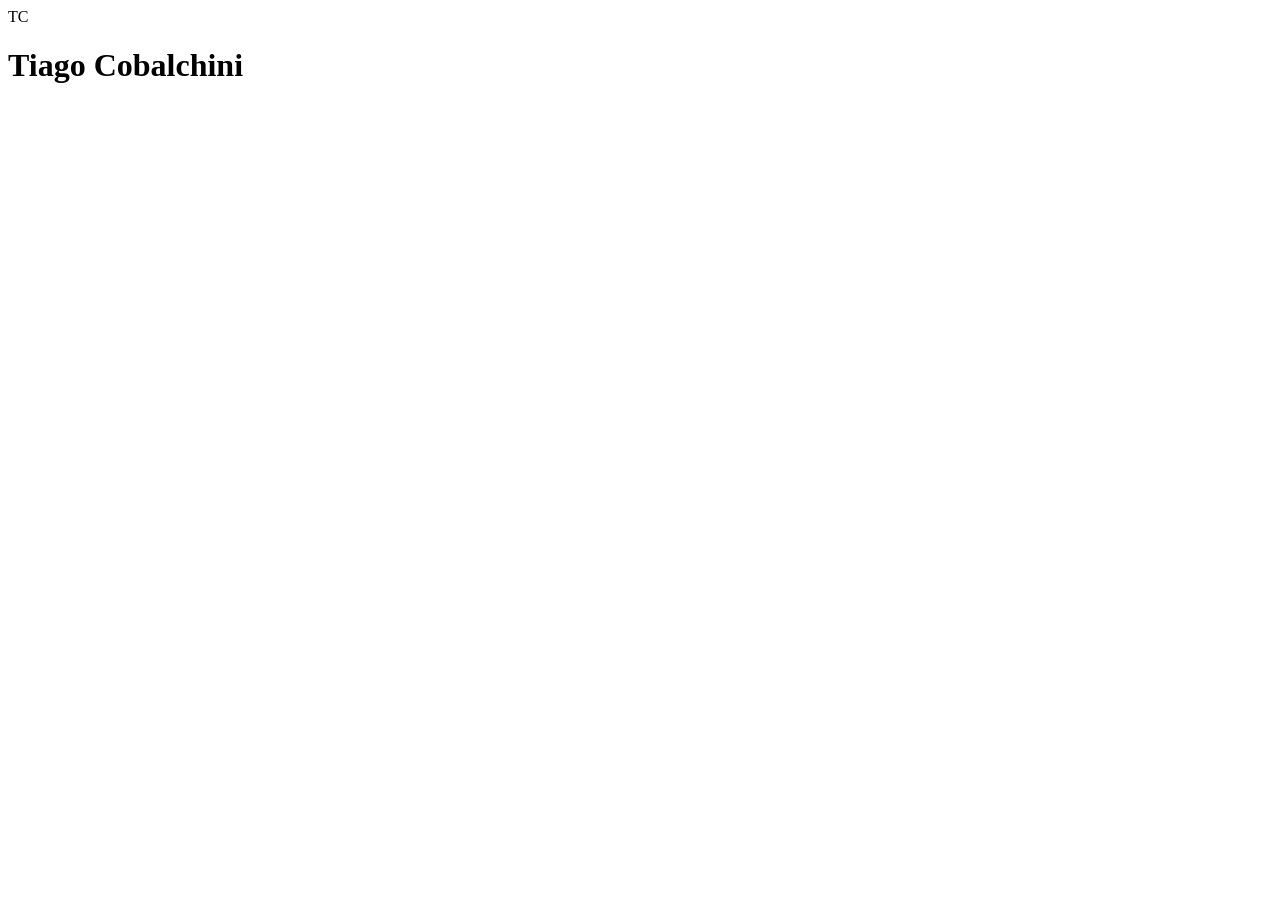
==== index.html @ a9a4b8c7 "adicionando nome e iniciais" ====
<!DOCTYPE html>
<html lang="en">
<head>
    <meta charset="UTF-8">
    <meta name="viewport" content="width=device-width, initial-scale=1.0">
    <title>Document</title>
</head>
<body>
    <div class="card">

        <div class="avatar-wrap">
            <div class="avatar">TC</div>
        </div>

        <h1>Tiago Cobalchini</h1>
    </div>
    
</body>
</html>
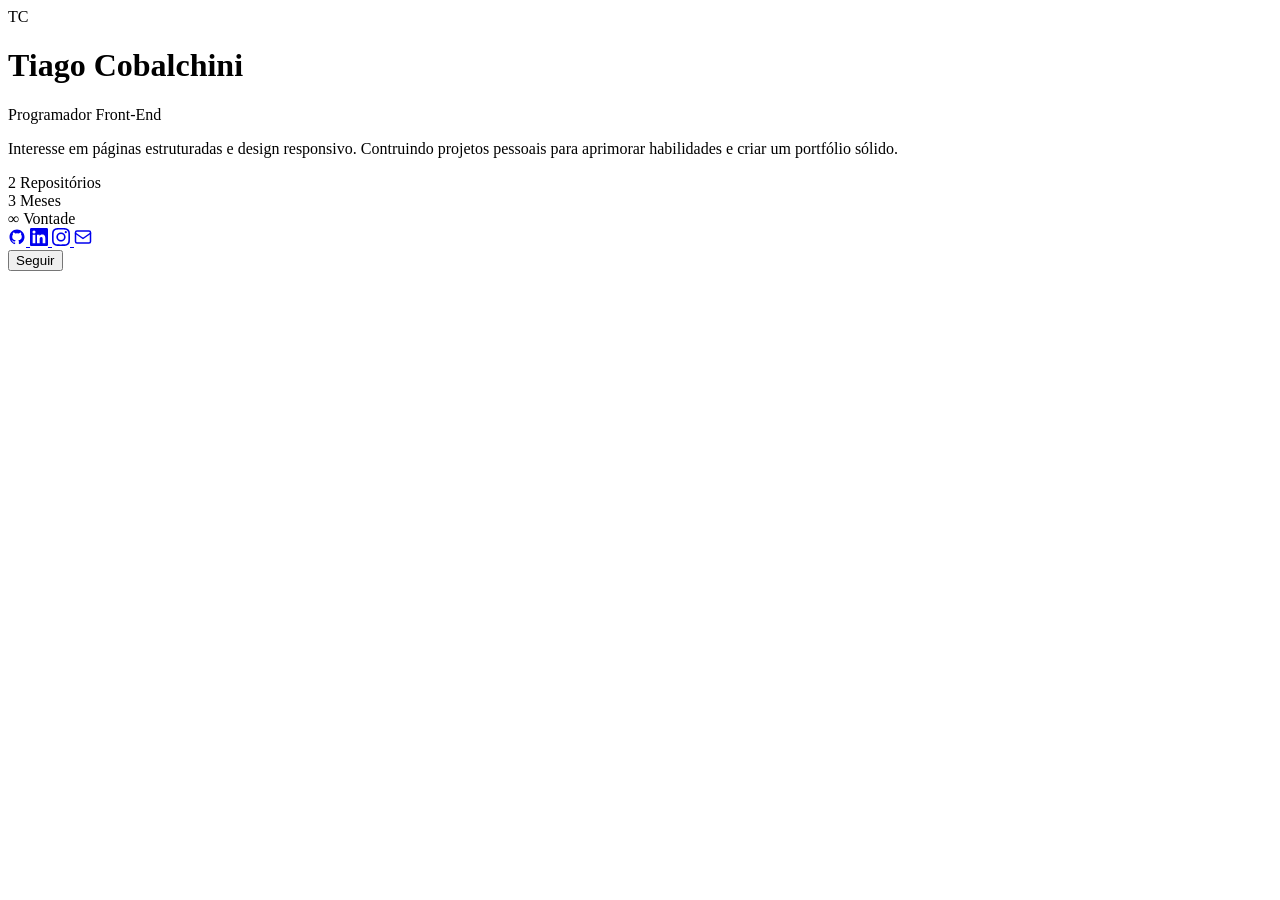
==== commit 5abcc21e: "adicionando .html direto na raiz" ====
--- a/index.html
+++ b/index.html
@@ -3,17 +3,79 @@
 <head>
     <meta charset="UTF-8">
     <meta name="viewport" content="width=device-width, initial-scale=1.0">
-    <title>Document</title>
+    <link rel="stylesheet" href="style.css">
+    <title>Cartão de Visita</title>
 </head>
 <body>
     <div class="card">
 
+        <!-- AVATAR -->
         <div class="avatar-wrap">
             <div class="avatar">TC</div>
         </div>
 
-        <h1>Tiago Cobalchini</h1>
+        <!-- NOME E FUNÇÃO -->
+        <h1 class="name">Tiago Cobalchini</h1>
+        <p class="role">Programador Front-End</p>
+
+        <!-- BIOGRAFIA -->
+        <p class="bio">
+            Interesse em páginas estruturadas e design responsivo.
+            Contruindo projetos pessoais para aprimorar habilidades e criar um portfólio sólido.
+        </p>
+
+        <!-- ESTATÍSTICAS -->
+        <div class="stats">
+            <div class="stat-item">
+                <span class="stat-number">2</span>
+                <span class="stat-label">Repositórios</span>
+            </div>
+            <div class="stat-item">
+                <span class="stat-number">3</span>
+                <span class="stat-label">Meses</span>
+            </div>
+            <div class="stat-item">
+                <span class="stat-number">∞</span>
+                <span class="stat-label">Vontade</span>
+            </div>    
+        </div>
+
+        <!-- LINKS SOCIAIS -->
+        <div class="socials">
+
+        <!-- GitHub -->
+         <a class="social-btn" href="https://github.com/kfedsr" target="_blank" rel="noopener noreferrer" title="GitHub">
+            <svg width="18" height="18" viewBox="0 0 24 24" fill="currentColor">
+                <path d="M12 2C6.477 2 2 6.477 2 12c0 4.418 2.865 8.166 6.839 9.489.5.092.682-.217.682-.483 0-.237-.009-.868-.013-1.703-2.782.605-3.369-1.342-3.369-1.342-.454-1.155-1.11-1.463-1.11-1.463-.908-.62.069-.608.069-.608 1.003.07 1.532 1.032 1.532 1.032.891 1.529 2.341 1.087 2.91.831.091-.646.349-1.086.635-1.337-2.22-.253-4.555-1.11-4.555-4.943 0-1.091.39-1.984 1.029-2.682-.103-.253-.446-1.27.098-2.646 0 0 .84-.269 2.75 1.025A9.578 9.578 0 0112 6.836a9.59 9.59 0 012.504.337c1.909-1.294 2.748-1.025 2.748-1.025.546 1.376.202 2.393.1 2.646.64.698 1.028 1.591 1.028 2.682 0 3.841-2.337 4.687-4.565 4.935.359.309.678.919.678 1.852 0 1.336-.012 2.415-.012 2.743 0 .268.18.579.688.481C19.138 20.163 22 16.418 22 12c0-5.523-4.477-10-10-10z"></path>
+            </svg>
+         </a>
+
+         <!-- LinkedIn -->
+          <a class="social-btn" href="https://www.linkedin.com/in/tiago-cobalchini-890726404/" target="_blank" rel="noopener noreferrer" title="LinkedIn">
+            <svg width="18" height="18" viewBox="0 0 24 24" fill="currentColor">
+                <path d="M20.447 20.452h-3.554v-5.569c0-1.328-.027-3.037-1.852-3.037-1.853 0-2.136 1.445-2.136 2.939v5.667H9.351V9h3.414v1.561h.046c.477-.9 1.637-1.85 3.37-1.85 3.601 0 4.267 2.37 4.267 5.455v6.286zM5.337 7.433a2.062 2.062 0 01-2.063-2.065 2.064 2.064 0 112.063 2.065zm1.782 13.019H3.555V9h3.564v11.452zM22.225 0H1.771C.792 0 0 .774 0 1.729v20.542C0 23.227.792 24 1.771 24h20.451C23.2 24 24 23.227 24 22.271V1.729C24 .774 23.2 0 22.222 0h.003z"></path>
+            </svg>
+          </a>
+
+        <!-- Instagram -->
+         <a class="social-btn" href="https://www.instagram.com/kfe._.dsr/" target="_blank" rel="noopener noreferrer" title="Instagram">
+            <svg width="18" height="18" viewBox="0 0 24 24" fill="currentColor">
+                <path d="M7.0301.084c-1.2768.0602-2.1487.264-2.911.5634-.7888.3075-1.4575.72-2.1228 1.3877-.6652.6677-1.075 1.3368-1.3802 2.127-.2954.7638-.4956 1.6365-.552 2.914-.0564 1.2775-.0689 1.6882-.0626 4.947.0062 3.2586.0206 3.6671.0825 4.9473.061 1.2765.264 2.1482.5635 2.9107.308.7889.72 1.4573 1.388 2.1228.6679.6655 1.3365 1.0743 2.1285 1.38.7632.295 1.6361.4961 2.9134.552 1.2773.056 1.6884.069 4.9462.0627 3.2578-.0062 3.668-.0207 4.9478-.0814 1.28-.0607 2.147-.2652 2.9098-.5633.7889-.3086 1.4578-.72 2.1228-1.3881.665-.6682 1.0745-1.3378 1.3795-2.1284.2957-.7632.4966-1.636.552-2.9124.056-1.2809.0692-1.6898.063-4.948-.0063-3.2583-.021-3.6668-.0817-4.9465-.0607-1.2797-.264-2.1487-.5633-2.9117-.3084-.7889-.72-1.4568-1.3876-2.1228C21.2982 1.33 20.628.9208 19.8378.6165 19.074.321 18.2017.1197 16.9244.0645 15.6471.0093 15.236-.005 11.977.0014 8.718.0076 8.31.0215 7.0301.0839m.1402 21.6932c-1.17-.0509-1.8053-.2453-2.2287-.408-.5606-.216-.96-.4771-1.3819-.895-.422-.4178-.6811-.8186-.9-1.378-.1644-.4234-.3624-1.058-.4171-2.228-.0595-1.2645-.072-1.6442-.079-4.848-.007-3.2037.0053-3.583.0607-4.848.05-1.169.2456-1.805.408-2.2282.216-.5613.4762-.96.895-1.3816.4188-.4217.8184-.6814 1.3783-.9003.423-.1651 1.0575-.3614 2.227-.4171 1.2655-.06 1.6447-.072 4.848-.079 3.2033-.007 3.5835.005 4.8495.0608 1.169.0508 1.8053.2445 2.228.408.5608.216.96.4754 1.3816.895.4217.4194.6816.8176.9005 1.3787.1653.4217.3617 1.056.4169 2.2263.0602 1.2655.0739 1.645.0796 4.848.0058 3.203-.0055 3.5834-.061 4.848-.051 1.17-.245 1.8055-.408 2.2294-.216.5604-.4763.96-.8954 1.3814-.419.4215-.8181.6811-1.3783.9-.4224.1649-1.0577.3617-2.2262.4174-1.2656.0595-1.6448.072-4.8493.079-3.2045.007-3.5825-.006-4.848-.0608M16.953 5.5864A1.44 1.44 0 1 0 18.39 4.144a1.44 1.44 0 0 0-1.437 1.4424M5.8385 12.012c.0067 3.4032 2.7706 6.1557 6.173 6.1493 3.4026-.0065 6.157-2.7701 6.1506-6.1733-.0065-3.4032-2.771-6.1565-6.174-6.1498-3.403.0067-6.156 2.771-6.1496 6.1738M8 12.0077a4 4 0 1 1 4.008 3.9921A3.9996 3.9996 0 0 1 8 12.0077"></path>
+            </svg>
+         </a>
+
+          <!-- Email -->
+        <a class="social-btn" href="mailto:tiagocobalchinit@gmail.com?subject=Olá, vi seu portfólio!" target="_blank" rel="noopener noreferrer" title="Email">
+            <svg width="18" height="18" viewBox="0 0 24 24" fill="none" stroke="currentColor" stroke-width="2" stroke-linecap="round" stroke-linejoin="round">
+            <rect x="2" y="4" width="20" height="16" rx="2"/>
+            <path d="M2 7l10 7 10-7"/>
+            </svg>
+        </a>
+         </div>
+
+         <!-- Botão -->
+          <button class="btn-follow" type="button">Seguir</button>
     </div>
     
 </body>
-</html>
+</html>
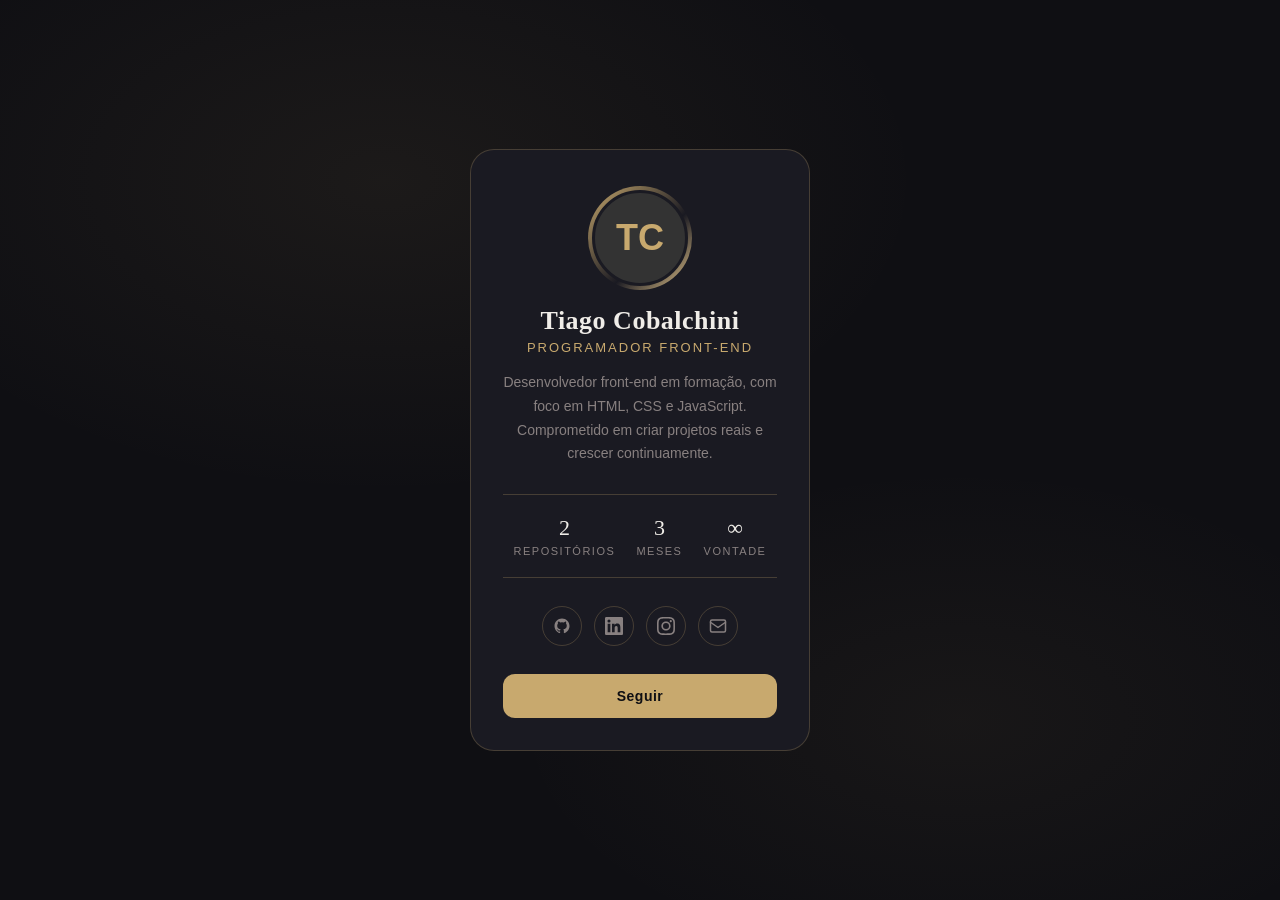
==== commit 64bbe3dc: "atualizando a bio Updated biography text to reflect current status and goals." ====
--- a/index.html
+++ b/index.html
@@ -20,8 +20,7 @@
 
         <!-- BIOGRAFIA -->
         <p class="bio">
-            Interesse em páginas estruturadas e design responsivo.
-            Contruindo projetos pessoais para aprimorar habilidades e criar um portfólio sólido.
+            Desenvolvedor front-end em formação, com foco em HTML, CSS e JavaScript. Comprometido em criar projetos reais e crescer continuamente.
         </p>
 
         <!-- ESTATÍSTICAS -->
@@ -78,4 +77,4 @@
     </div>
     
 </body>
-</html>+</html>
--- a/style.css
+++ b/style.css
@@ -0,0 +1,201 @@
+/* ── 1. VARIÁVEIS (paleta de cores centralizada) ── */
+    :root {
+      --bg:        #0f0f13;
+      --card:      #1a1a22;
+      --accent:    #c8a96e;
+      --accent2:   #e8c98e;
+      --text:      #f0ede8;
+      --muted:     #888080;
+      --border:    rgba(200,169,110,.25);
+    }
+
+    /* ── 2. RESET BÁSICO ── */
+    *, *::before, *::after {
+      box-sizing: border-box;
+      margin: 0;
+      padding: 0;
+    }
+
+     /* ── 3. BODY: centraliza o cartão na tela ── */
+    body {
+      font-family: 'DM Sans', sans-serif;
+      background-color: var(--bg);
+      min-height: 100vh;
+      display: flex;
+      align-items: center;
+      justify-content: center;
+ 
+      /* textura sutil de fundo */
+      background-image:
+        radial-gradient(ellipse 60% 50% at 30% 20%, rgba(200,169,110,.07) 0%, transparent 70%),
+        radial-gradient(ellipse 50% 40% at 75% 80%, rgba(200,169,110,.05) 0%, transparent 70%);
+    }
+
+    /* ── 4. CARTÃO ── */
+    .card {
+      background: var(--card);
+      border: 1px solid var(--border);
+      border-radius: 24px;
+      width: 340px;
+      padding: 40px 32px 32px;
+      text-align: center;
+ 
+      /* animação de entrada */
+      animation: fadeUp .6s ease both;
+    }
+ 
+    @keyframes fadeUp {
+      from { opacity: 0; transform: translateY(24px); }
+      to   { opacity: 1; transform: translateY(0); }
+    }
+
+    /* ── 5. AVATAR ── */
+    .avatar-wrap {
+      position: relative;
+      width: 96px;
+      height: 96px;
+      margin: 0 auto 20px;
+    }
+
+    /* anel decorativo dourado */
+    .avatar-wrap::before {
+      content: '';
+      position: absolute;
+      inset: -4px;
+      border-radius: 50%;
+      background: linear-gradient(135deg, var(--accent), transparent 60%, var(--accent2));
+      z-index: 0;
+    }
+
+    .avatar {
+      position: relative;
+      z-index: 1;
+      width: 96px;
+      height: 96px;
+      border-radius: 50%;
+      object-fit: cover;
+      border: 3px solid var(--card);
+ 
+      /* cor de fundo caso a imagem não carregue */
+      background: #333;
+ 
+      /* iniciais como fallback via CSS */
+      display: flex;
+      align-items: center;
+      justify-content: center;
+      font-size: 36px;
+      font-weight: 700;
+      color: var(--accent);
+    }
+
+    /* ── 6. NOME E BIO ── */
+    .name {
+      font-family: 'Playfair Display', serif;
+      font-size: 26px;
+      color: var(--text);
+      letter-spacing: .5px;
+      margin-bottom: 4px;
+    }
+ 
+    .role {
+      font-size: 13px;
+      font-weight: 500;
+      color: var(--accent);
+      text-transform: uppercase;
+      letter-spacing: 2px;
+      margin-bottom: 16px;
+    }
+ 
+    .bio {
+      font-size: 14px;
+      color: var(--muted);
+      line-height: 1.7;
+      margin-bottom: 28px;
+    }
+
+    /* ── 7. ESTATÍSTICAS ── */
+    .stats {
+      display: flex;           /* flexbox: coloca os 3 itens em linha */
+      justify-content: space-around;
+      border-top: 1px solid var(--border);
+      border-bottom: 1px solid var(--border);
+      padding: 20px 0;
+      margin-bottom: 28px;
+    }
+ 
+    .stat-item {
+      display: flex;
+      flex-direction: column;  /* empilha número e label verticalmente */
+      align-items: center;
+      gap: 4px;
+    }
+ 
+    .stat-number {
+      font-family: 'Playfair Display', serif;
+      font-size: 22px;
+      color: var(--text);
+    }
+ 
+    .stat-label {
+      font-size: 11px;
+      color: var(--muted);
+      text-transform: uppercase;
+      letter-spacing: 1.5px;
+    }
+
+    /* ── 8. LINKS SOCIAIS ── */
+    .socials {
+      display: flex;
+      justify-content: center;
+      gap: 12px;
+      margin-bottom: 28px;
+    }
+ 
+    .social-btn {
+      width: 40px;
+      height: 40px;
+      border-radius: 50%;
+      border: 1px solid var(--border);
+      background: transparent;
+      display: flex;
+      align-items: center;
+      justify-content: center;
+      cursor: pointer;
+      transition: background .2s, border-color .2s, transform .2s;
+      color: var(--muted);
+      text-decoration: none;
+      font-size: 16px;
+    }
+ 
+    /* hover: muda cor e sobe levemente */
+    .social-btn:hover {
+      background: rgba(200,169,110,.12);
+      border-color: var(--accent);
+      color: var(--accent);
+      transform: translateY(-3px);
+    }
+
+    /* ── 9. BOTÃO PRINCIPAL ── */
+    .btn-follow {
+      width: 100%;
+      padding: 14px;
+      background: var(--accent);
+      color: #0f0f13;
+      border: none;
+      border-radius: 12px;
+      font-family: 'DM Sans', sans-serif;
+      font-size: 14px;
+      font-weight: 700;
+      letter-spacing: .5px;
+      cursor: pointer;
+      transition: background .2s, transform .15s;
+    }
+ 
+    .btn-follow:hover {
+      background: var(--accent2);
+      transform: scale(1.02);
+    }
+ 
+    .btn-follow:active {
+      transform: scale(.98);
+    }
